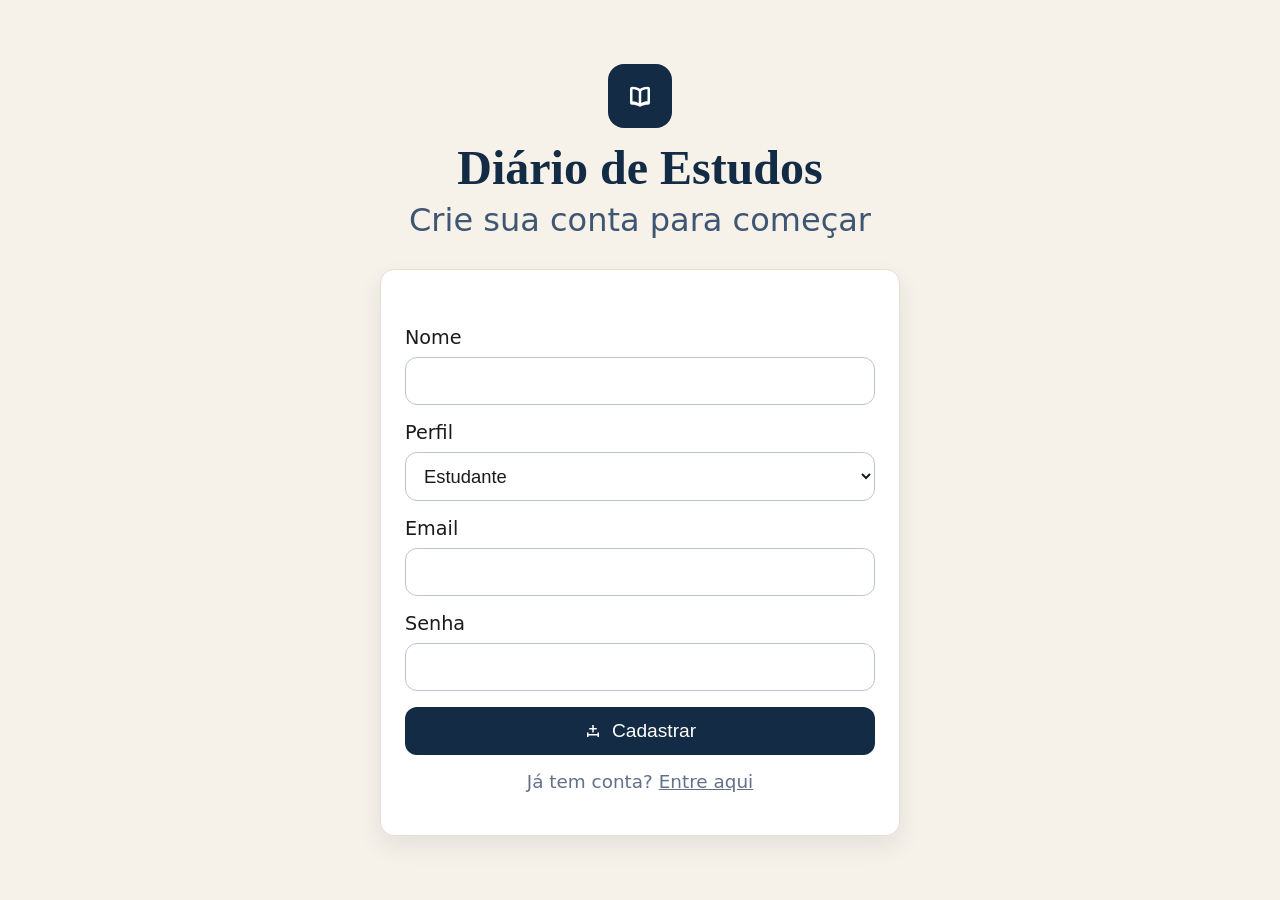
==== cadastro.html @ 192da452 "Implementa interface completa do Diário de Estudos" ====
<!DOCTYPE html>
<html lang="pt-BR">
<head>
  <meta charset="UTF-8" />
  <meta name="viewport" content="width=device-width, initial-scale=1.0" />
  <title>Cadastro • Diário de Estudos</title>
  <link rel="stylesheet" href="assets/css/styles.css" />
</head>
<body>
  <main class="page-center">
    <section class="auth-wrap">
      <header class="brand-block">
        <div class="brand-icon">
          <svg viewBox="0 0 24 24"><path d="M12 6.2c-1.7-1.1-3.8-1.7-6.2-1.7A1.8 1.8 0 0 0 4 6.3v11a1.7 1.7 0 0 0 1.8 1.7c2 0 4 .5 5.7 1.4.3.2.7.2 1 0 1.7-.9 3.7-1.4 5.7-1.4a1.7 1.7 0 0 0 1.8-1.7v-11a1.8 1.8 0 0 0-1.8-1.8c-2.4 0-4.5.6-6.2 1.7Zm-1 11.3A14.2 14.2 0 0 0 6 16.2V6.6c2 0 3.8.5 5 1.5Zm2 0V8.1c1.2-1 3-1.5 5-1.5v9.6c-1.8 0-3.6.5-5 1.3Z" fill="currentColor"/></svg>
        </div>
        <h1 class="brand-title">Diário de Estudos</h1>
        <p class="brand-subtitle">Crie sua conta para começar</p>
      </header>

      <section class="card auth-card">
        <form id="cadastro-form" novalidate>
          <div id="cadastro-error" class="form-error"></div>

          <div class="field">
            <label for="name">Nome</label>
            <input class="input" id="name" name="name" type="text" required />
          </div>

          <div class="field">
            <label for="role">Perfil</label>
            <select class="select" id="role" name="role" required>
              <option value="estudante">Estudante</option>
              <option value="professor">Professor</option>
            </select>
          </div>

          <div class="field">
            <label for="email">Email</label>
            <input class="input" id="email" name="email" type="email" required />
          </div>

          <div class="field">
            <label for="password">Senha</label>
            <input class="input" id="password" name="password" type="password" minlength="6" required />
          </div>

          <button class="btn" type="submit">
            <svg viewBox="0 0 24 24"><path d="M11 4h2v4h4v2h-4v4h-2v-4H7V8h4V4Zm7 10h2v6h-2v-2H6v2H4v-6h2v2h12v-2Z"/></svg>
            Cadastrar
          </button>

          <p class="auth-link">Já tem conta? <a href="login.html">Entre aqui</a></p>
        </form>
      </section>
    </section>
  </main>

  <script src="assets/js/storage.js"></script>
  <script src="assets/js/auth.js"></script>
  <script src="assets/js/guards.js"></script>
  <script src="assets/js/ui.js"></script>
  <script src="assets/js/cadastro.js"></script>
</body>
</html>
---- assets/css/styles.css ----
:root {
  --bg: #f6f1e9;
  --card: #ffffff;
  --blue: #142b45;
  --blue-hover: #0f2238;
  --border: #e6ded3;
  --text: #1a1a1a;
  --muted: #6b6b6b;
  --gold: #c6a156;
  --danger: #b55353;
  --banner-bg: #f8eedb;
  --banner-border: #e7d2a8;
  --shadow: 0 10px 24px rgba(20, 43, 69, 0.08);
  --radius: 14px;
}

* { box-sizing: border-box; }
body {
  margin: 0;
  background: var(--bg);
  color: var(--text);
  font-family: system-ui, -apple-system, Segoe UI, Roboto, sans-serif;
}

h1, h2, h3 { font-family: Georgia, 'Times New Roman', serif; }

.page-center {
  min-height: 100vh;
  display: grid;
  place-items: center;
  padding: 24px;
}

.auth-wrap { width: min(100%, 520px); }
.brand-block { text-align: center; margin-bottom: 30px; }
.brand-title { margin: 12px 0 6px; font-size: 3rem; color: var(--blue); }
.brand-subtitle { margin: 0; color: #3f5673; font-size: 2rem; }

.brand-icon,
.topbar-icon {
  width: 64px;
  height: 64px;
  border-radius: 16px;
  background: var(--blue);
  color: #fff;
  display: inline-flex;
  align-items: center;
  justify-content: center;
}
.brand-icon svg,
.topbar-icon svg,
.empty-icon svg {
  width: 30px;
  height: 30px;
}

.card {
  background: var(--card);
  border: 1px solid var(--border);
  border-radius: var(--radius);
  box-shadow: var(--shadow);
}
.auth-card { padding: 24px; }

.field { margin-bottom: 16px; }
.field label { display: block; margin-bottom: 8px; font-size: 1.2rem; }
.input,
.select,
.textarea {
  width: 100%;
  border: 1px solid #bac6d8;
  border-radius: 12px;
  padding: 12px 14px;
  font-size: 1.15rem;
  color: var(--text);
  background: #fff;
}
.input:focus,
.select:focus,
.textarea:focus { outline: 2px solid #29456d; }
.textarea { min-height: 80px; resize: vertical; }

.btn {
  width: 100%;
  border: none;
  border-radius: 12px;
  padding: 13px 14px;
  font-size: 1.2rem;
  color: #fff;
  background: var(--blue);
  cursor: pointer;
  display: inline-flex;
  align-items: center;
  justify-content: center;
  gap: 10px;
}
.btn:hover { background: var(--blue-hover); }
.btn svg { width: 18px; height: 18px; fill: currentColor; }

.auth-link {
  margin-top: 16px;
  text-align: center;
  color: #627089;
  font-size: 1.15rem;
}
.auth-link a { color: inherit; }
.form-error { min-height: 20px; color: var(--danger); margin-bottom: 12px; }

.topbar {
  border-bottom: 1px solid #c9d1dd;
  background: #fff;
  padding: 16px 24px;
  display: flex;
  align-items: center;
  justify-content: space-between;
}
.topbar-left { display: flex; align-items: center; gap: 14px; }
.topbar-title { margin: 0; font-size: 2rem; color: var(--blue); }
.topbar-sub { margin: 0; color: var(--muted); font-size: 1.05rem; }

.logout-btn {
  border: none;
  background: transparent;
  font-size: 1.25rem;
  display: inline-flex;
  align-items: center;
  gap: 8px;
  cursor: pointer;
  color: var(--text);
}
.logout-btn svg { width: 18px; height: 18px; fill: currentColor; }

.main {
  max-width: 920px;
  margin: 0 auto;
  padding: 28px 24px 52px;
}
.metrics-grid {
  display: grid;
  grid-template-columns: repeat(2, minmax(0, 1fr));
  gap: 14px;
}
.metrics-grid.three { grid-template-columns: repeat(3, minmax(0, 1fr)); }
.metric-card { padding: 18px; text-align: center; }
.metric-value { font-size: 3rem; font-weight: 700; color: var(--blue); margin: 0; }
.metric-value.gold { color: var(--gold); }
.metric-value.danger { color: var(--danger); }
.metric-label { margin: 0; color: #5e6e86; font-size: 1.05rem; }

.new-log-btn { margin: 24px 0 30px; font-size: 1.7rem; border-radius: 12px; }
.section-title { margin: 0 0 14px; font-size: 2.5rem; color: #0d2140; }

.history-list,
.recent-list,
.accordion { display: grid; gap: 12px; }
.log-card,
.difficulty-item {
  padding: 16px;
  border: 1px solid #d7e0eb;
  border-radius: var(--radius);
  background: var(--card);
}
.log-top { display: flex; align-items: center; gap: 10px; }
.pill {
  background: #eef1f5;
  color: #1e3a65;
  border-radius: 999px;
  padding: 4px 12px;
  font-size: 0.95rem;
}
.meta { color: #63738c; font-size: 0.95rem; }
.log-content { margin: 8px 0 4px; font-size: 1.1rem; }
.log-difficulty { margin: 0; color: var(--danger); font-style: italic; }
.icon-btn {
  margin-left: auto;
  border: none;
  background: transparent;
  cursor: pointer;
  color: #687690;
}
.icon-btn svg { width: 18px; height: 18px; }

.empty-state {
  border: 1px solid #d7e0eb;
  border-radius: var(--radius);
  background: var(--card);
  padding: 32px;
  text-align: center;
  color: #60708a;
}
.empty-icon { color: #a7b1bf; margin-bottom: 6px; }

.modal {
  position: fixed;
  inset: 0;
  background: rgba(10, 17, 27, 0.78);
  display: none;
  align-items: center;
  justify-content: center;
  padding: 20px;
  z-index: 30;
}
.modal.open { display: flex; }
.modal-card {
  width: min(100%, 620px);
  background: #fff;
  border-radius: 14px;
  box-shadow: var(--shadow);
  padding: 20px;
  position: relative;
}
.modal-close {
  position: absolute;
  right: 12px;
  top: 8px;
  border: none;
  background: transparent;
  font-size: 2rem;
  cursor: pointer;
  color: #67768d;
}
.two-cols { display: grid; grid-template-columns: 1fr 1fr; gap: 10px; }

.banner {
  margin: 20px 0;
  background: var(--banner-bg);
  border: 1px solid var(--banner-border);
  border-radius: var(--radius);
  padding: 14px;
}
.banner h3 { margin: 0 0 8px; font-size: 1.9rem; color: #1d2f4c; }
.banner small { color: #53637d; font-family: system-ui, sans-serif; font-weight: 500; }
.chips { display: flex; gap: 8px; flex-wrap: wrap; }
.chip {
  border-radius: 999px;
  padding: 5px 10px;
  background: #ecdcb9;
  color: #3f4f66;
  font-size: 0.95rem;
}

.accordion-item { border: 1px solid #d7e0eb; border-radius: var(--radius); background: #fff; overflow: hidden; }
.accordion-header {
  width: 100%;
  border: none;
  background: #fff;
  cursor: pointer;
  display: flex;
  align-items: center;
  gap: 12px;
  padding: 14px;
  text-align: left;
}
.avatar {
  width: 36px;
  height: 36px;
  border-radius: 50%;
  background: #e8edf3;
  color: #213453;
  display: inline-flex;
  align-items: center;
  justify-content: center;
  font-weight: 700;
}
.student-main { display: grid; gap: 2px; }
.student-main small { color: #64748c; }
.accordion-arrow { margin-left: auto; color: #63728b; }
.accordion-content { display: none; padding: 0 14px 14px; border-top: 1px solid #d7e0eb; }
.accordion-item.open .accordion-content { display: grid; gap: 10px; }
.student-log { border-radius: 12px; background: #f9fafc; padding: 10px; }
.student-log-meta { display: flex; align-items: center; gap: 10px; color: #64748c; font-size: 0.95rem; }

.difficulty-meta { margin: 0 0 4px; color: #61718a; font-size: 0.95rem; }
.difficulty-text { margin: 0; }

.toast-container {
  position: fixed;
  right: 24px;
  bottom: 24px;
  display: grid;
  gap: 10px;
  z-index: 100;
}
.toast {
  background: #fff;
  border: 1px solid var(--border);
  border-radius: 10px;
  box-shadow: var(--shadow);
  padding: 12px 14px;
  min-width: 240px;
  display: inline-flex;
  align-items: center;
  gap: 10px;
  transform: translateY(10px);
  opacity: 0;
  transition: all .2s ease;
}
.toast.visible { transform: translateY(0); opacity: 1; }
.toast-icon {
  width: 18px;
  height: 18px;
  border-radius: 50%;
  background: #1f2a3d;
  color: #fff;
  display: inline-flex;
  align-items: center;
  justify-content: center;
  font-size: 12px;
}

@media (max-width: 760px) {
  .brand-title { font-size: 2.35rem; }
  .brand-subtitle { font-size: 1.7rem; }
  .metrics-grid,
  .metrics-grid.three,
  .two-cols { grid-template-columns: 1fr; }
}
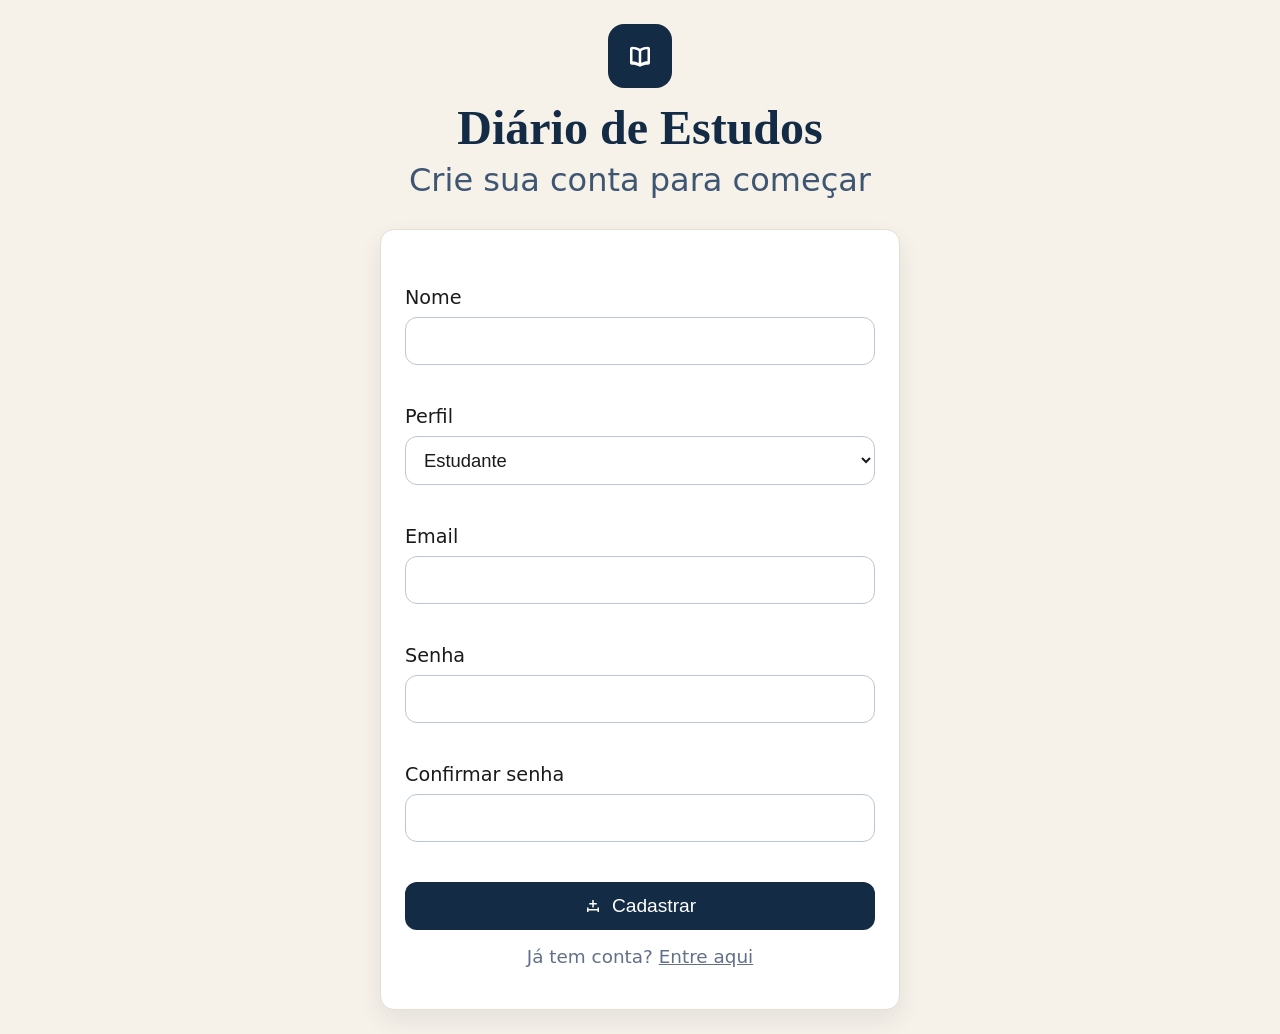
==== commit 6844f8e1: "Melhora cadastro com validações e adiciona edição de registros" ====
--- a/cadastro.html
+++ b/cadastro.html
@@ -24,6 +24,7 @@
           <div class="field">
             <label for="name">Nome</label>
             <input class="input" id="name" name="name" type="text" required />
+            <small id="name-error" class="field-error"></small>
           </div>
 
           <div class="field">
@@ -32,16 +33,25 @@
               <option value="estudante">Estudante</option>
               <option value="professor">Professor</option>
             </select>
+            <small id="role-error" class="field-error"></small>
           </div>
 
           <div class="field">
             <label for="email">Email</label>
             <input class="input" id="email" name="email" type="email" required />
+            <small id="email-error" class="field-error"></small>
           </div>
 
           <div class="field">
             <label for="password">Senha</label>
             <input class="input" id="password" name="password" type="password" minlength="6" required />
+            <small id="password-error" class="field-error"></small>
+          </div>
+
+          <div class="field">
+            <label for="confirm-password">Confirmar senha</label>
+            <input class="input" id="confirm-password" name="confirm_password" type="password" minlength="6" required />
+            <small id="confirm-password-error" class="field-error"></small>
           </div>
 
           <button class="btn" type="submit">
--- a/assets/css/styles.css
+++ b/assets/css/styles.css
@@ -315,3 +315,27 @@
   .metrics-grid.three,
   .two-cols { grid-template-columns: 1fr; }
 }
+
+
+.field-error {
+  display: block;
+  min-height: 18px;
+  margin-top: 6px;
+  color: var(--danger);
+  font-size: 0.9rem;
+}
+
+.modal-actions {
+  display: grid;
+  grid-template-columns: 1fr 1fr;
+  gap: 10px;
+}
+
+.btn-secondary {
+  background: #e8edf3;
+  color: #29405f;
+}
+
+.btn-secondary:hover {
+  background: #dde5ee;
+}
